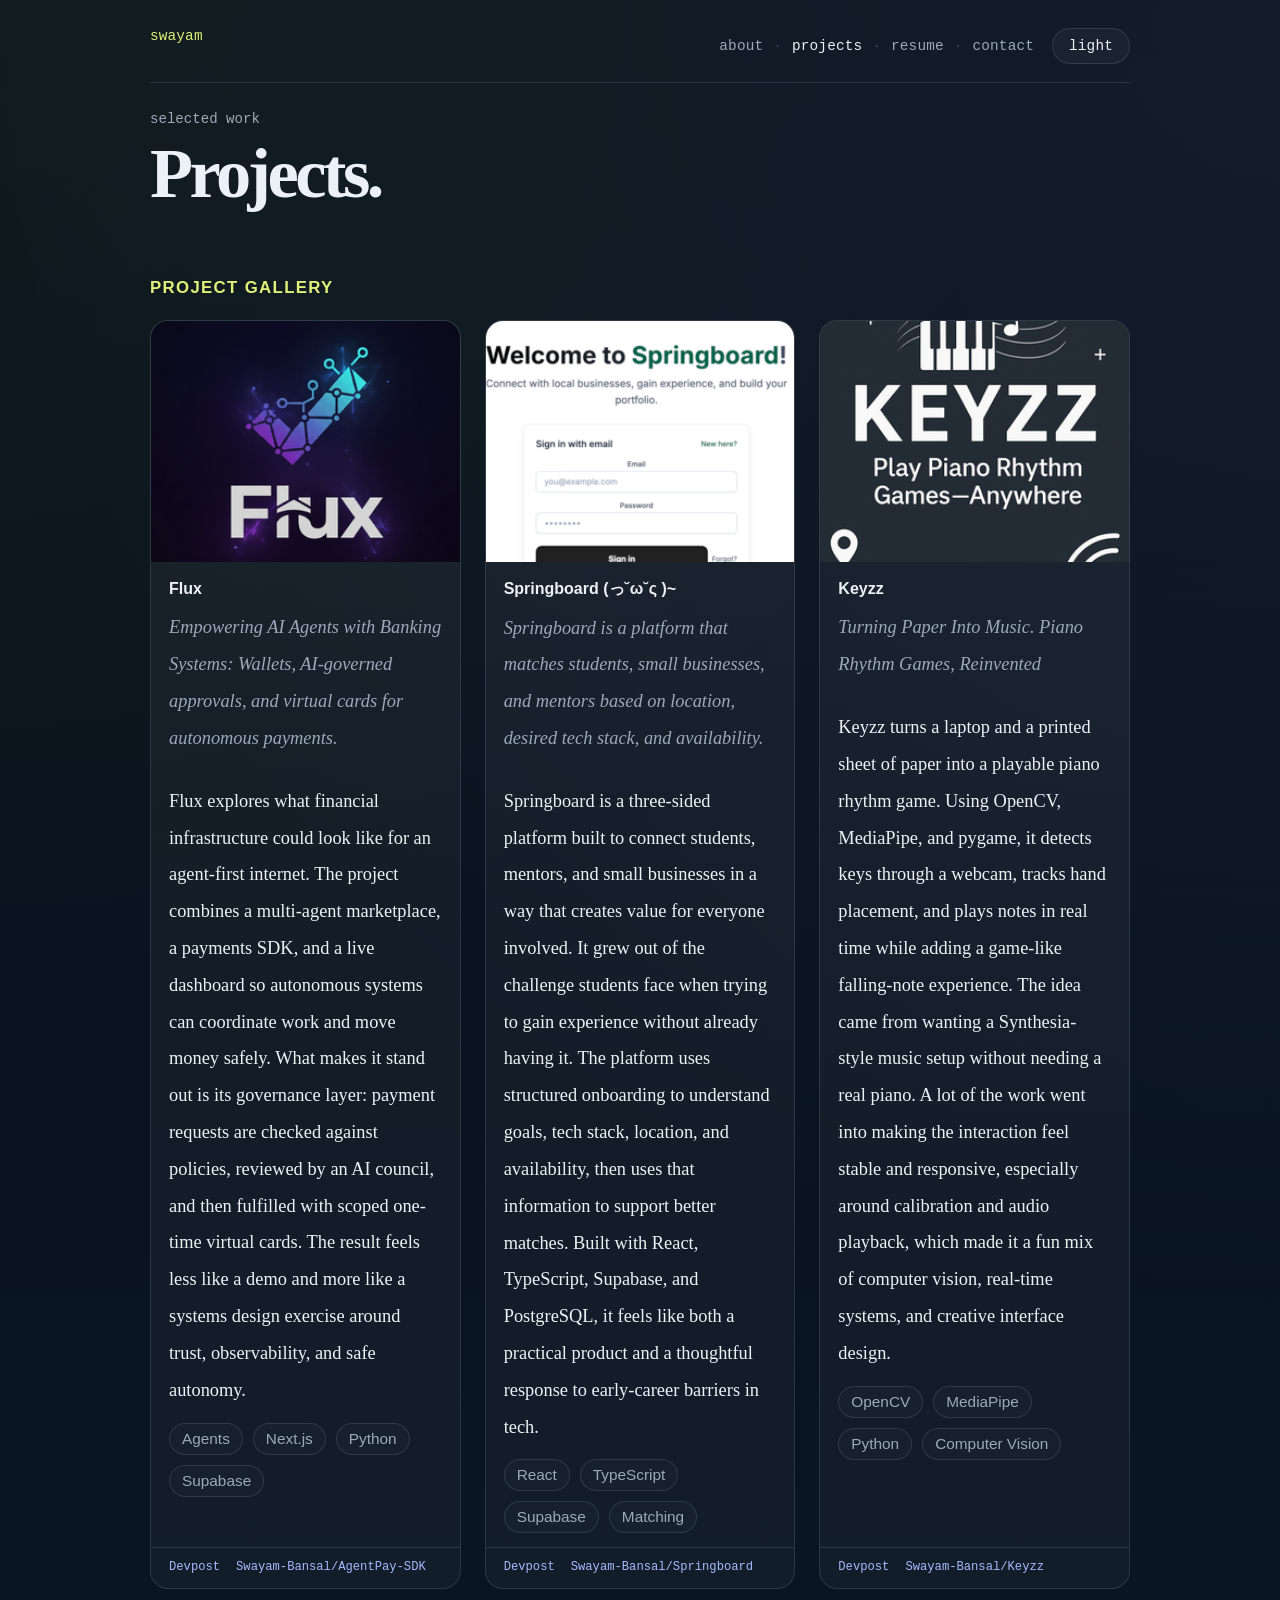
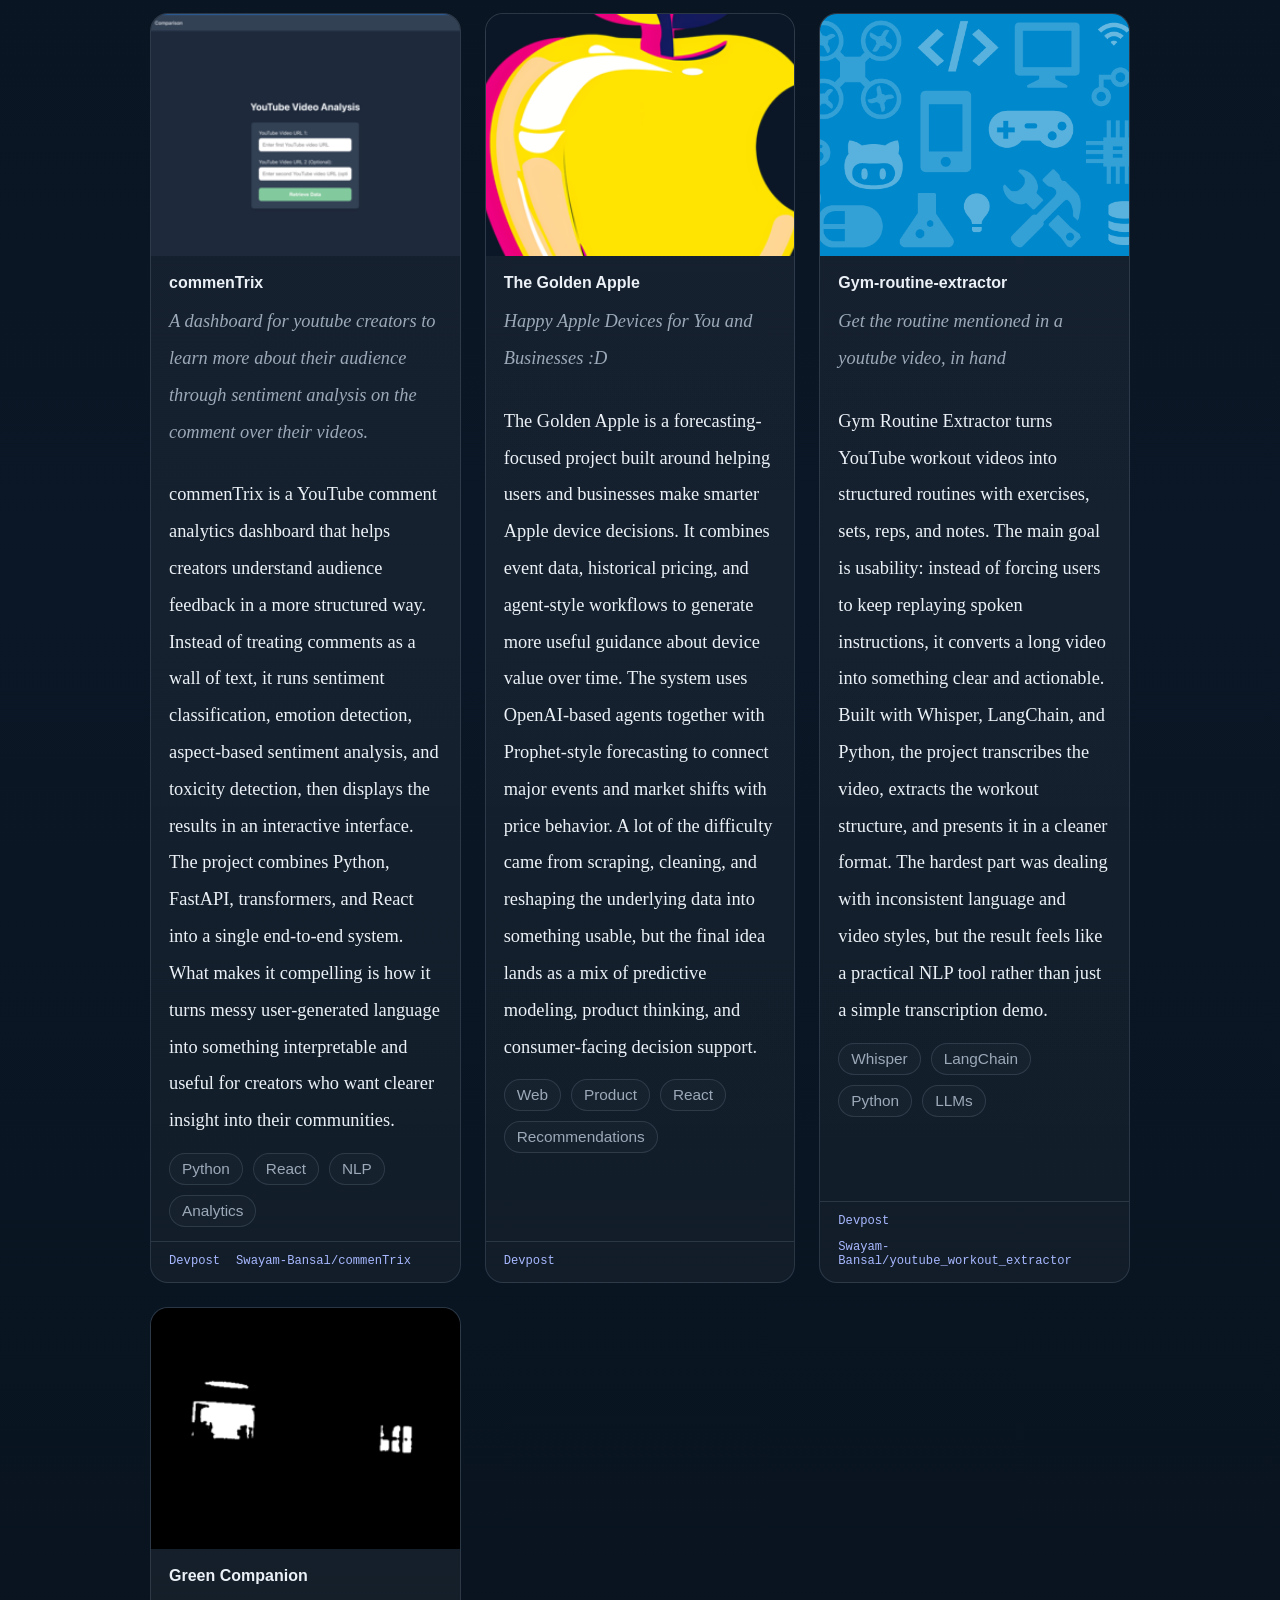
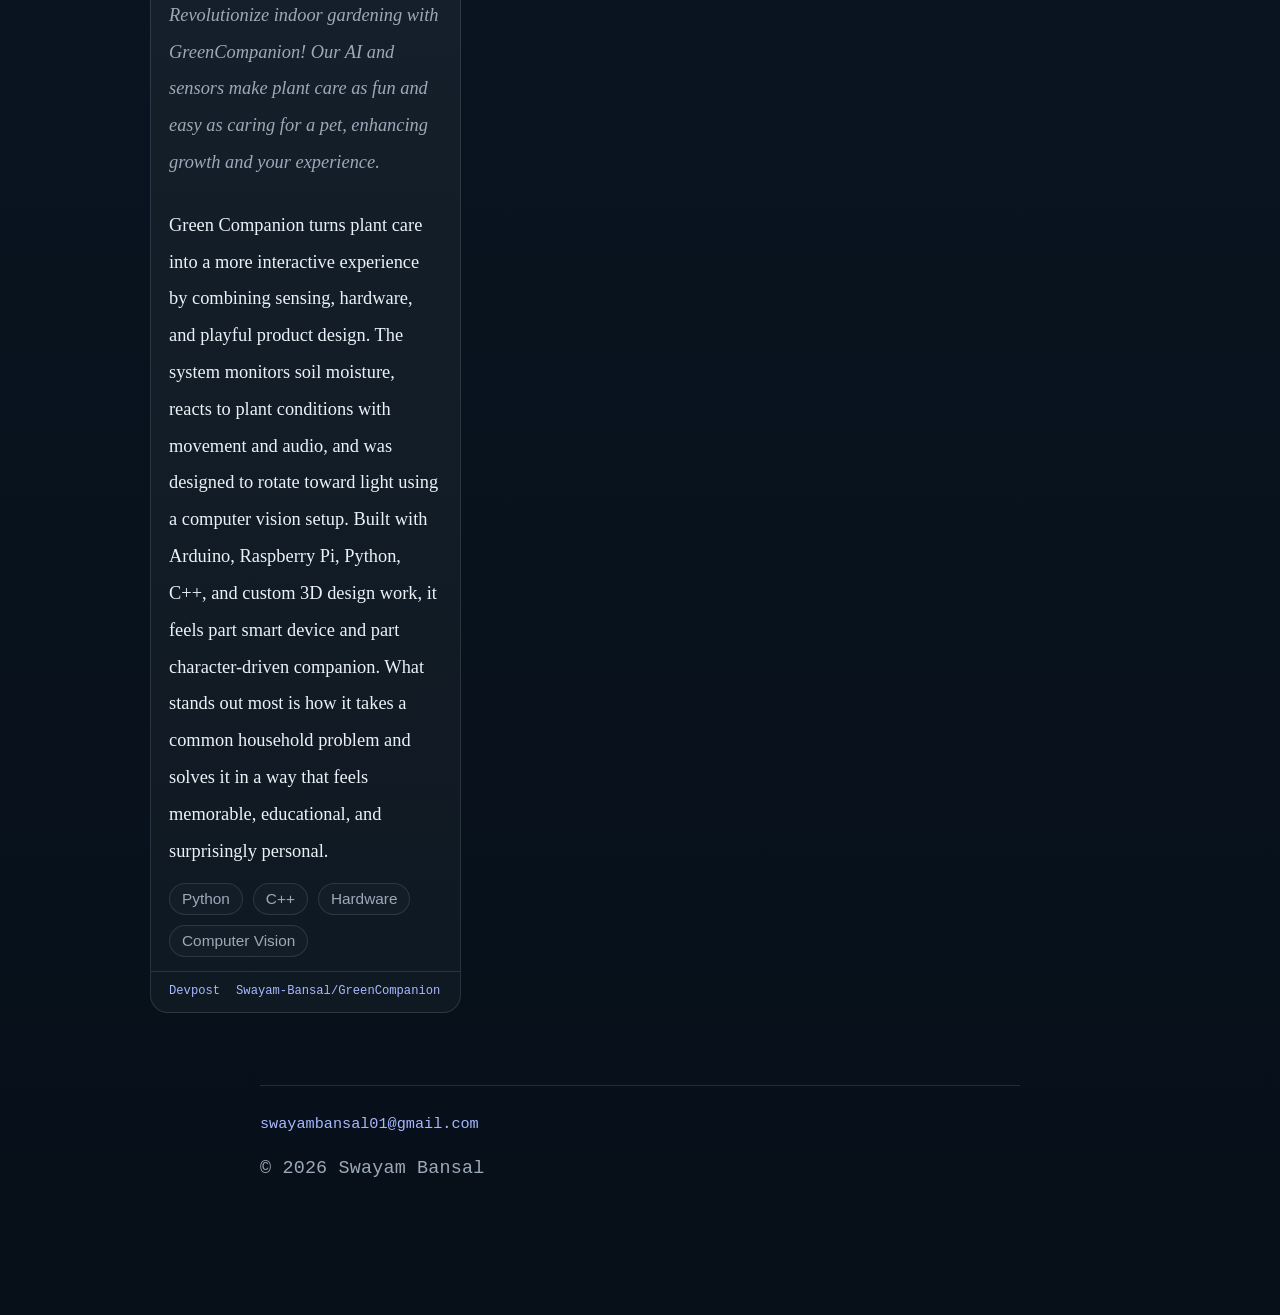
==== projects.html @ cf9f33d5 "a very basic personal website" ====
<!DOCTYPE html>
<html lang="en">
  <head>
    <meta charset="UTF-8" />
    <meta name="viewport" content="width=device-width, initial-scale=1.0" />
    <title>Swayam Bansal | Projects</title>
    <meta
      name="description"
      content="Projects page for Swayam Bansal featuring Devpost work."
    />
    <link rel="stylesheet" href="styles.css" />
  </head>
  <body data-page="projects">
    <div class="page-shell">
      <header class="site-header">
        <a class="brand" href="index.html">swayam</a>
        <div class="header-actions">
          <nav class="site-nav" aria-label="Primary navigation">
            <a href="index.html">about</a>
            <a href="projects.html" aria-current="page">projects</a>
            <a href="resume.html">resume</a>
            <a href="mailto:swayambansal01@gmail.com">contact</a>
          </nav>
          <button class="theme-toggle" type="button" aria-label="Toggle dark and light mode">
            <span class="theme-toggle-text">light</span>
          </button>
        </div>
      </header>

      <main class="content-column">
        <section class="hero hero-compact">
          <p class="hero-kicker">selected work</p>
          <h1>Projects.</h1>
        </section>

        <section class="section-block">
          <h2>Project Gallery</h2>
          <div id="project-list" class="stack-list"></div>
        </section>
      </main>

      <footer class="site-footer site-footer-minimal">
        <a class="footer-email" href="mailto:swayambansal01@gmail.com"
          >swayambansal01@gmail.com</a
        >
        <p class="footer-meta">© <span id="year"></span> Swayam Bansal</p>
      </footer>
    </div>

    <script src="script.js"></script>
  </body>
</html>
---- styles.css ----
:root {
  --bg: #071019;
  --bg-elevated: #0b1726;
  --bg-soft: #0c1521;
  --panel: rgba(255, 255, 255, 0.035);
  --panel-strong: rgba(255, 255, 255, 0.05);
  --text: #ebf1f7;
  --muted: #9ca9b8;
  --line: rgba(157, 174, 194, 0.18);
  --line-strong: rgba(157, 174, 194, 0.3);
  --accent: #dff178;
  --accent-soft: #a8b8ff;
  --max-width: 760px;
  --sans: Georgia, "Times New Roman", serif;
  --ui: "Avenir Next", "Segoe UI", sans-serif;
  --mono: "SFMono-Regular", Menlo, Monaco, Consolas, monospace;
  --shadow-soft: 0 16px 48px rgba(0, 0, 0, 0.18);
  --shell-gutter: 32px;
}

html[data-theme="light"] {
  --bg: #f3f6fa;
  --bg-elevated: #ffffff;
  --bg-soft: #eef2f6;
  --panel: rgba(255, 255, 255, 0.92);
  --panel-strong: rgba(255, 255, 255, 0.98);
  --text: #182432;
  --muted: #627181;
  --line: rgba(106, 124, 144, 0.18);
  --line-strong: rgba(106, 124, 144, 0.32);
  --accent: #1d3557;
  --accent-soft: #325d88;
  --shadow-soft: 0 12px 32px rgba(33, 52, 74, 0.08);
}

* {
  box-sizing: border-box;
}

html {
  scroll-behavior: smooth;
}

body {
  margin: 0;
  min-height: 100vh;
  color: var(--text);
  font-family: var(--sans);
  background:
    radial-gradient(circle at top right, rgba(168, 184, 255, 0.08), transparent 28%),
    radial-gradient(circle at top left, rgba(223, 241, 120, 0.05), transparent 22%),
    linear-gradient(180deg, var(--bg) 0%, var(--bg-elevated) 48%, var(--bg) 100%);
}

a {
  color: inherit;
}

p {
  margin: 0;
}

.page-shell {
  width: min(calc(100% - var(--shell-gutter)), 980px);
  margin: 0 auto;
  padding: 28px 0 56px;
}

.site-header {
  display: flex;
  flex-wrap: wrap;
  justify-content: space-between;
  gap: 14px 24px;
  padding-bottom: 18px;
  margin-bottom: 28px;
  border-bottom: 1px solid var(--line);
  font-family: var(--ui);
}

.header-actions {
  display: flex;
  flex-wrap: wrap;
  align-items: center;
  justify-content: flex-end;
  gap: 14px 18px;
}

.brand,
.site-nav a,
.hero-links a,
.theme-toggle,
.fact-label,
.item-meta,
.skill-label,
.footer-meta {
  font-family: var(--mono);
  font-size: 0.9rem;
  letter-spacing: 0.01em;
}

.brand {
  text-decoration: none;
  color: var(--accent);
}

.site-nav {
  display: flex;
  flex-wrap: wrap;
  gap: 10px;
}

.site-nav a {
  text-decoration: none;
  color: var(--muted);
}

.site-nav a[aria-current="page"] {
  color: var(--text);
}

.theme-toggle {
  min-width: 78px;
  height: 36px;
  padding: 0 14px;
  border: 1px solid var(--line);
  border-radius: 999px;
  background: var(--panel);
  color: var(--text);
  cursor: pointer;
  transition:
    border-color 180ms ease,
    transform 180ms ease,
    background 180ms ease;
}

.theme-toggle:hover,
.theme-toggle:focus-visible {
  transform: translateY(-1px);
  border-color: var(--line-strong);
}

.site-nav a::after {
  content: "·";
  margin-left: 10px;
  color: var(--line-strong);
}

.site-nav a:last-child::after {
  content: "";
  margin: 0;
}

.content-column,
.site-footer {
  width: min(100%, var(--max-width));
}

body[data-page="projects"] .content-column {
  width: 100%;
  max-width: none;
}

.hero,
.section-block,
.site-footer {
  margin: 0 auto 72px;
}

.hero-kicker,
.section-intro,
.site-footer p {
  color: var(--muted);
}

.hero-kicker {
  margin-bottom: 14px;
  font-family: var(--mono);
  font-size: 0.88rem;
  text-transform: lowercase;
}

.hero h1 {
  margin: 0 0 22px;
  max-width: 10.5ch;
  font-size: clamp(3.45rem, 8.8vw, 5.25rem);
  line-height: 0.92;
  letter-spacing: -0.05em;
  font-weight: 600;
}

.hero-compact h1 {
  font-size: clamp(2.9rem, 8vw, 4.4rem);
}

.hero-lead,
.hero-body,
.section-block p,
.resume-frame p,
.site-footer p {
  font-size: 1.15rem;
  line-height: 2;
}

.hero-body,
.section-block p + p {
  margin-top: 26px;
}

.hero-links,
.inline-facts {
  display: flex;
  flex-wrap: wrap;
  gap: 12px 18px;
  margin-top: 34px;
}

.hero-links a {
  color: var(--accent-soft);
  text-decoration: none;
}

.hero-links a:hover,
.site-nav a:hover,
.site-nav a:focus-visible,
.hero-links a:focus-visible {
  color: var(--text);
}

.section-block h2,
.site-footer h2 {
  margin: 0 0 22px;
  font-family: var(--ui);
  font-size: 1.05rem;
  font-weight: 600;
  letter-spacing: 0.08em;
  text-transform: uppercase;
  color: var(--accent);
}

.section-intro {
  margin-bottom: 30px;
}

#project-list {
  display: grid;
  grid-template-columns: repeat(3, minmax(0, 1fr));
  gap: 24px;
  width: 100%;
}

.stack-list {
  display: grid;
  gap: 34px;
}

.list-item {
  padding-top: 28px;
  border-top: 1px solid var(--line);
}

.project-card {
  display: flex;
  flex-direction: column;
  min-height: 100%;
  overflow: hidden;
  padding: 0;
  border: 1px solid var(--line);
  border-radius: 18px;
  background: linear-gradient(180deg, var(--panel-strong), var(--panel));
  transition:
    transform 180ms ease,
    border-color 180ms ease,
    box-shadow 180ms ease;
}

.project-card:hover {
  transform: translateY(-2px);
  border-color: var(--line-strong);
  box-shadow: var(--shadow-soft);
}

.project-card-image {
  display: block;
  aspect-ratio: 1.28 / 1;
  overflow: hidden;
  background: var(--bg-elevated);
}

.project-card-image img {
  width: 100%;
  height: 100%;
  object-fit: cover;
  display: block;
}

.project-card-body {
  padding: 16px 18px 14px;
}

.project-card-title-link {
  text-decoration: none;
}

.project-card-title {
  margin: 0;
  color: var(--text);
  font-family: var(--ui);
  font-size: 1rem;
  font-weight: 700;
  line-height: 1.35;
}

.project-card-tagline {
  margin-top: 10px;
  color: var(--muted);
  font-size: 0.88rem;
  line-height: 1.55;
  font-style: italic;
}

.project-card-summary {
  margin-top: 14px;
  color: var(--text);
  font-size: 0.86rem;
  line-height: 1.62;
}

.project-card-tags {
  margin-top: 14px;
}

.project-card-footer {
  margin-top: auto;
  padding: 12px 18px 14px;
  border-top: 1px solid var(--line);
}

.project-card-links {
  display: flex;
  flex-wrap: wrap;
  gap: 12px 16px;
}

.project-card-link {
  color: var(--accent-soft);
  text-decoration: none;
  font-family: var(--mono);
  font-size: 0.76rem;
}

.project-card-link code {
  color: inherit;
  background: transparent;
  padding: 0;
  font-family: var(--mono);
  font-size: inherit;
}

.list-item:first-child {
  padding-top: 0;
  border-top: 0;
}

.item-header {
  display: flex;
  flex-wrap: wrap;
  justify-content: space-between;
  gap: 8px 18px;
  align-items: baseline;
}

.item-title {
  margin: 0;
  font-size: 1.35rem;
  line-height: 1.45;
  font-weight: 600;
}

.item-meta {
  color: var(--muted);
}

.item-subtitle {
  margin-top: 10px;
  color: var(--muted);
  font-family: var(--ui);
  font-size: 1rem;
}

.item-description {
  margin-top: 18px;
  line-height: 1.95;
}

.tag-row,
.skills-list {
  display: flex;
  flex-wrap: wrap;
  gap: 10px;
}

.tag,
.skill-chip,
.fact-pill {
  padding: 6px 12px;
  border: 1px solid var(--line);
  border-radius: 999px;
  color: var(--muted);
  font-family: var(--ui);
  font-size: 0.96rem;
  background: rgba(255, 255, 255, 0.02);
}

.item-links {
  display: flex;
  flex-wrap: wrap;
  gap: 12px 18px;
  margin-top: 20px;
}

.item-links a {
  color: var(--accent-soft);
  text-decoration: none;
  font-family: var(--mono);
  font-size: 0.9rem;
}

.item-links a code {
  font-family: var(--mono);
  font-size: 0.9rem;
  color: inherit;
  background: transparent;
  padding: 0;
}

.bullet-list {
  margin: 22px 0 0;
  padding-left: 24px;
}

.bullet-list li {
  margin: 16px 0 0;
  color: var(--muted);
  line-height: 1.95;
}

.skill-group {
  width: 100%;
  padding-top: 18px;
  border-top: 1px solid var(--line);
}

.skill-group:first-child {
  padding-top: 0;
  border-top: 0;
}

.skill-label {
  margin-bottom: 12px;
  color: var(--accent);
}

.section-header-row {
  display: flex;
  flex-wrap: wrap;
  justify-content: space-between;
  gap: 14px 24px;
  align-items: end;
}

.compact-links {
  margin-top: 0;
}

.resume-frame {
  overflow: hidden;
  margin-top: 28px;
  border: 1px solid var(--line);
  border-radius: 16px;
  background: var(--bg-soft);
  height: clamp(520px, 78vh, 1120px);
}

.resume-embed {
  width: 100%;
  height: 100%;
  border: 0;
  display: block;
}

.site-footer {
  padding-top: 28px;
  border-top: 1px solid var(--line);
}

.site-footer-minimal {
  display: block;
}

.footer-email {
  display: inline-block;
  color: var(--accent-soft);
  text-decoration: none;
  font-family: var(--mono);
  font-size: 0.95rem;
}

.footer-meta {
  margin-top: 18px;
  color: var(--muted);
}

.experience-card {
  padding: 26px 28px 28px;
  border: 1px solid var(--line);
  border-radius: 18px;
  background:
    linear-gradient(180deg, rgba(255, 255, 255, 0.035), rgba(255, 255, 255, 0.015));
  box-shadow: 0 10px 32px rgba(0, 0, 0, 0.16);
}

.experience-card:first-child {
  padding-top: 26px;
  border-top: 1px solid var(--line);
}

.experience-card:first-child {
  border-top: 1px solid var(--line);
}

@media (max-width: 700px) {
  .page-shell {
    --shell-gutter: 22px;
    width: min(calc(100% - var(--shell-gutter)), 980px);
    padding-top: 20px;
  }

  .hero h1 {
    max-width: none;
    font-size: clamp(3rem, 13vw, 4.5rem);
  }

  .hero-lead,
  .hero-body,
  .section-block p,
  .resume-frame p,
  .site-footer p {
    font-size: 1.04rem;
    line-height: 1.8;
  }

  .resume-frame {
    height: clamp(420px, 72vh, 860px);
  }

  .header-actions {
    width: 100%;
    justify-content: space-between;
  }

  .theme-toggle {
    min-width: 72px;
  }
}

@media (max-width: 1100px) {
  #project-list {
    grid-template-columns: repeat(2, minmax(0, 1fr));
  }
}

@media (max-width: 720px) {
  #project-list {
    grid-template-columns: 1fr;
  }
}
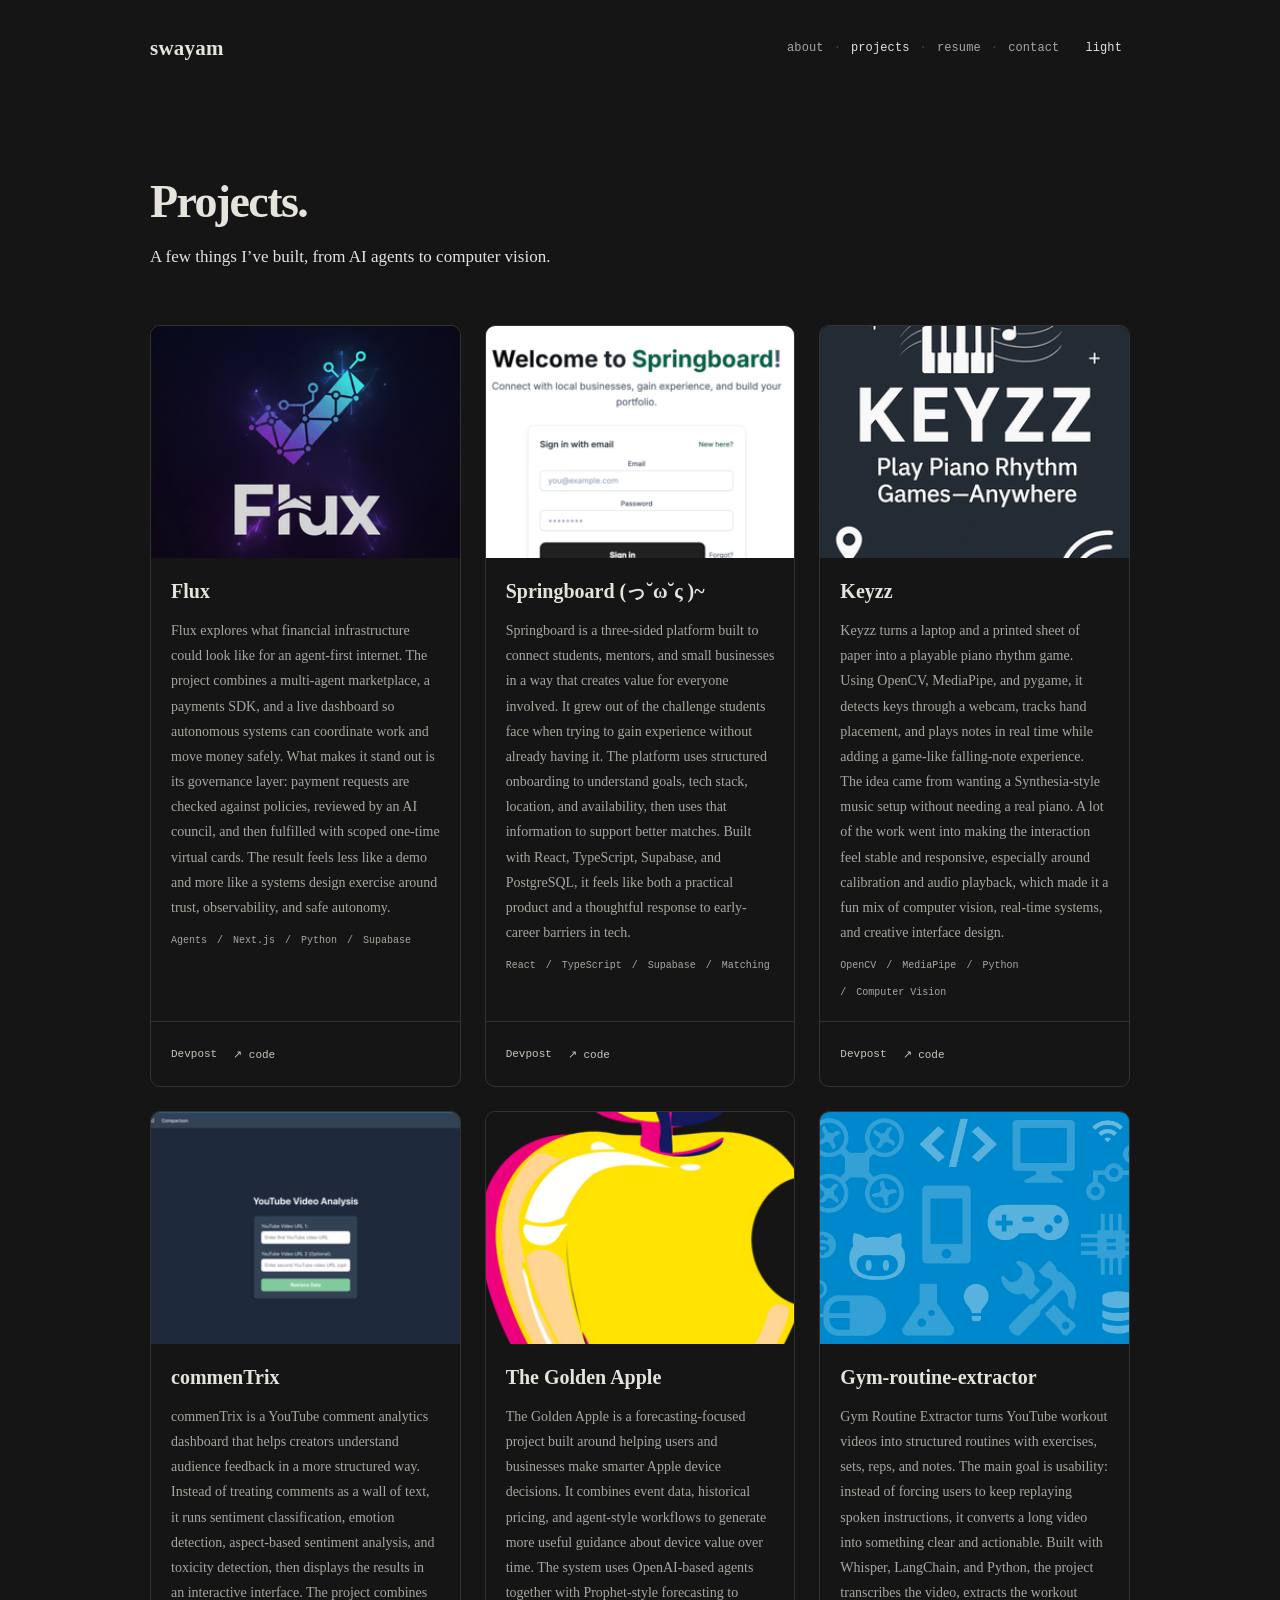
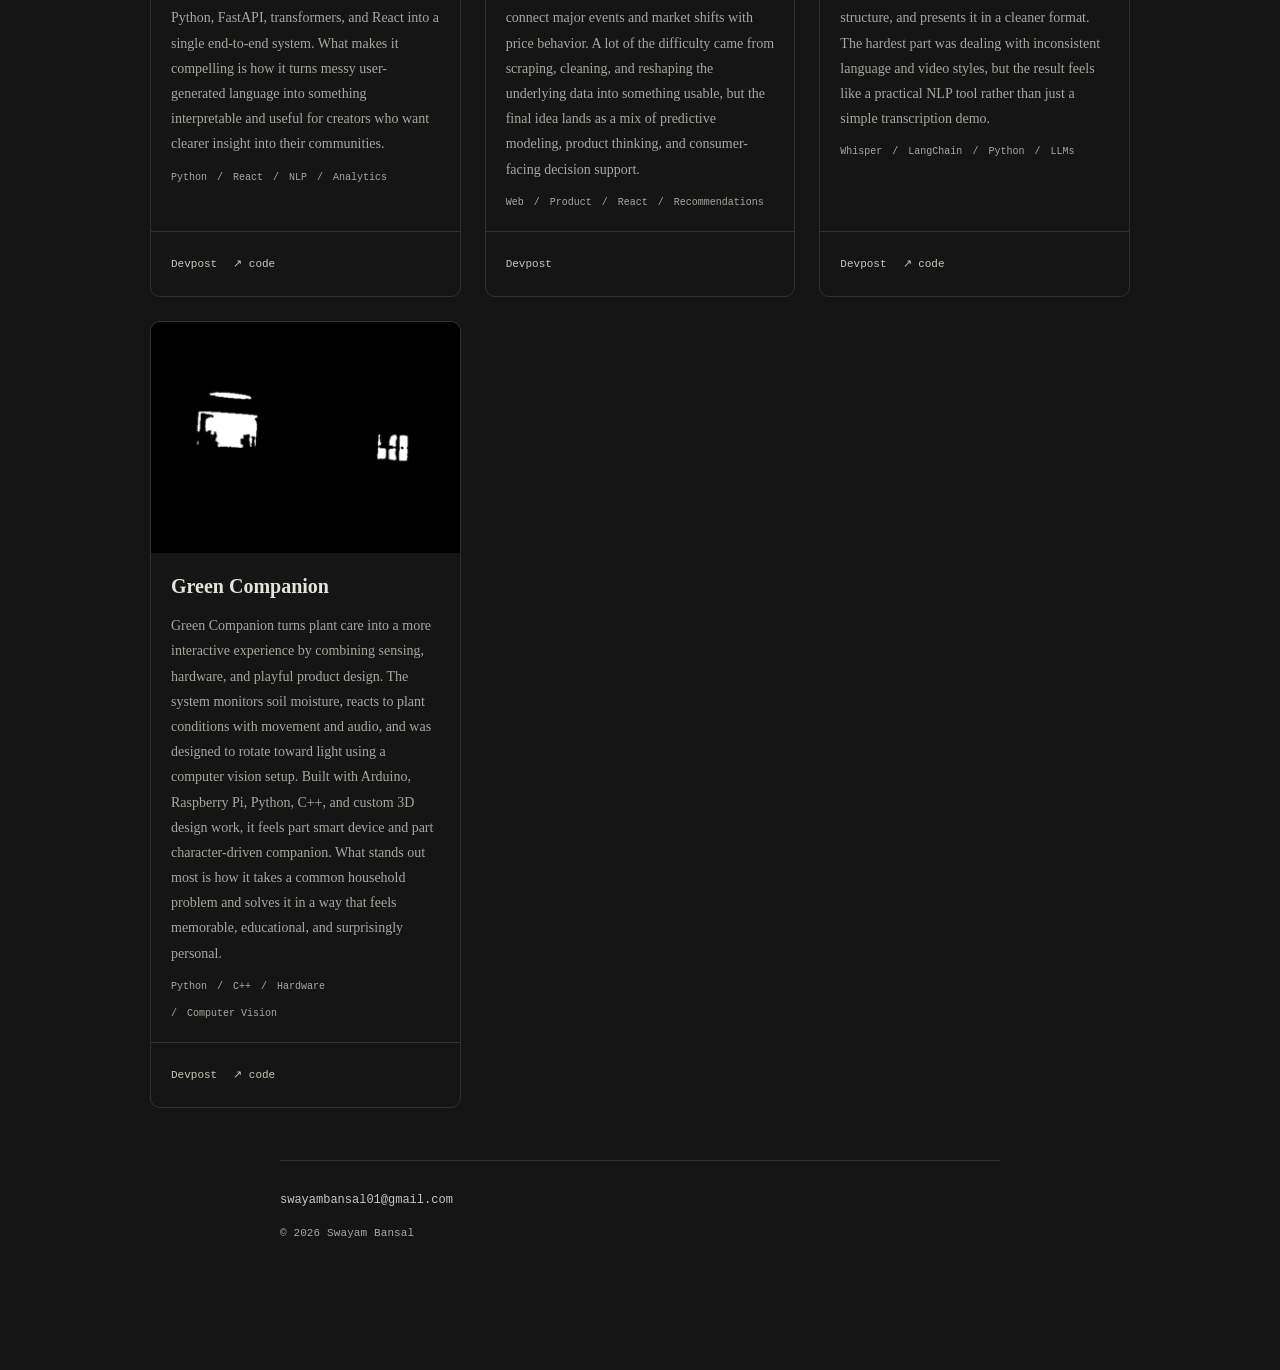
==== commit 69af1abf: "Made changes to UI to make it look more clean" ====
--- a/projects.html
+++ b/projects.html
@@ -8,7 +8,7 @@
       name="description"
       content="Projects page for Swayam Bansal featuring Devpost work."
     />
-    <link rel="stylesheet" href="styles.css" />
+    <link rel="stylesheet" href="styles.css?v=20261010-3" />
   </head>
   <body data-page="projects">
     <div class="page-shell">
@@ -29,12 +29,11 @@
 
       <main class="content-column">
         <section class="hero hero-compact">
-          <p class="hero-kicker">selected work</p>
           <h1>Projects.</h1>
+          <p class="hero-lead">A few things I’ve built, from AI agents to computer vision.</p>
         </section>
 
         <section class="section-block">
-          <h2>Project Gallery</h2>
           <div id="project-list" class="stack-list"></div>
         </section>
       </main>
@@ -47,6 +46,6 @@
       </footer>
     </div>
 
-    <script src="script.js"></script>
+    <script src="script.js?v=20261010-3"></script>
   </body>
 </html>
--- a/styles.css
+++ b/styles.css
@@ -18,6 +18,27 @@
   --shell-gutter: 32px;
 }
 
+/* Shared typography and colors across the portfolio. */
+body[data-page] {
+  --bg: #151515;
+  --text: #e6e3dc;
+  --muted: #aaa69f;
+  --accent: #e6e3dc;
+  --accent-soft: #c9c5bc;
+  --line: #33322f;
+  background: var(--bg);
+  -webkit-font-smoothing: antialiased;
+}
+
+html[data-theme="light"] body[data-page] {
+  --bg: #faf9f6;
+  --text: #292824;
+  --muted: #69665f;
+  --accent: #292824;
+  --accent-soft: #555149;
+  --line: #dedbd4;
+}
+
 html[data-theme="light"] {
   --bg: #f3f6fa;
   --bg-elevated: #ffffff;
@@ -281,7 +302,7 @@
 
 .project-card-image {
   display: block;
-  aspect-ratio: 1.28 / 1;
+  aspect-ratio: 1.08 / 1;
   overflow: hidden;
   background: var(--bg-elevated);
 }
@@ -294,7 +315,7 @@
 }
 
 .project-card-body {
-  padding: 16px 18px 14px;
+  padding: 15px 16px 12px;
 }
 
 .project-card-title-link {
@@ -305,33 +326,41 @@
   margin: 0;
   color: var(--text);
   font-family: var(--ui);
-  font-size: 1rem;
+  font-size: 0.96rem;
   font-weight: 700;
-  line-height: 1.35;
+  line-height: 1.3;
 }
 
 .project-card-tagline {
-  margin-top: 10px;
+  margin-top: 8px;
   color: var(--muted);
-  font-size: 0.88rem;
-  line-height: 1.55;
+  font-size: 0.81rem;
+  line-height: 1.45;
   font-style: italic;
+  display: -webkit-box;
+  -webkit-box-orient: vertical;
+  -webkit-line-clamp: 2;
+  overflow: hidden;
 }
 
 .project-card-summary {
-  margin-top: 14px;
+  margin-top: 12px;
   color: var(--text);
-  font-size: 0.86rem;
-  line-height: 1.62;
+  font-size: 0.81rem;
+  line-height: 1.5;
+  display: -webkit-box;
+  -webkit-box-orient: vertical;
+  -webkit-line-clamp: 4;
+  overflow: hidden;
 }
 
 .project-card-tags {
-  margin-top: 14px;
+  margin-top: 12px;
 }
 
 .project-card-footer {
   margin-top: auto;
-  padding: 12px 18px 14px;
+  padding: 11px 16px 13px;
   border-top: 1px solid var(--line);
 }
 
@@ -345,7 +374,7 @@
   color: var(--accent-soft);
   text-decoration: none;
   font-family: var(--mono);
-  font-size: 0.76rem;
+  font-size: 0.73rem;
 }
 
 .project-card-link code {
@@ -574,3 +603,108 @@
     grid-template-columns: 1fr;
   }
 }
+
+/* Project images provide the color; surrounding surfaces stay quiet. */
+body[data-page] #project-list { grid-template-columns: repeat(2, minmax(0, 1fr)); gap: 40px 28px; }
+body[data-page] .project-card { border: 0; border-radius: 0; background: none; box-shadow: none; }
+body[data-page] .project-card:hover { transform: none; box-shadow: none; }
+body[data-page] .project-card-image { aspect-ratio: 1.6; border-radius: 4px; background: var(--bg); }
+body[data-page] .project-card-body { padding: 18px 0; }
+body[data-page] .project-card-title { font: 600 20px/1.3 var(--sans); }
+body[data-page] .project-card-tagline { font: italic 15px/1.65 var(--sans); }
+body[data-page] .project-card-summary { font: 15px/1.75 var(--sans); color: var(--muted); }
+body[data-page] .project-card-footer { padding: 14px 0 0; }
+body[data-page] .project-card-link { font-size: 11px; }
+body[data-page] .tag { padding: 0; border: 0; background: none; font: 10px/1.7 var(--mono); }
+body[data-page] .tag + .tag::before { content: "/"; margin-right: 10px; color: var(--muted); }
+body[data-page] .resume-frame { border-radius: 4px; background: var(--bg); margin-top: 0; }
+body[data-page] .page-shell { max-width: 1100px; padding-top: 26px; }
+body[data-page] .site-header { border: 0; align-items: center; margin-bottom: 86px; }
+body[data-page] .brand { font: 600 21px Georgia, serif; }
+body[data-page] .site-nav a { font-size: 12px; }
+body[data-page] .theme-toggle { min-width: 48px; height: 30px; padding: 0 8px; border: 0; background: transparent; font-size: 12px; }
+body[data-page] .content-column,
+body[data-page] .site-footer { width: min(100%, 720px); margin-inline: auto; }
+body[data-page] .hero { margin-bottom: 52px; }
+body[data-page] .hero h1 { max-width: none; font-size: clamp(34px, 5vw, 46px); line-height: 1.2; letter-spacing: -0.035em; margin-bottom: 12px; }
+.intro-email { display: inline-block; color: var(--muted); font: 12px var(--mono); text-decoration: none; margin-bottom: 34px; }
+body[data-page] .hero-lead,
+body[data-page] .hero-body,
+body[data-page] .section-block > p { font-size: 17px; line-height: 1.9; }
+body[data-page] .hero-body,
+body[data-page] .section-block p + p { margin-top: 22px; }
+body[data-page] .hero-links { margin-top: 24px; gap: 22px; }
+body[data-page] .hero-links a { font-size: 12px; text-decoration: underline; text-underline-offset: 5px; text-decoration-color: var(--line); }
+body[data-page] .section-block { margin-bottom: 52px; }
+body[data-page] .section-block h2 { font: 600 23px Georgia, serif; letter-spacing: -0.02em; text-transform: none; margin-bottom: 18px; }
+body[data-page] .section-intro { font-size: 15px; margin-bottom: 22px; }
+body[data-page] .stack-list { gap: 0; }
+body[data-page] .experience-card { padding: 22px 0; border: 0; border-top: 1px solid var(--line); border-radius: 0; background: none; box-shadow: none; }
+body[data-page] .experience-card summary { position: relative; padding-left: 20px; cursor: pointer; list-style: none; }
+body[data-page] .experience-card summary::-webkit-details-marker { display: none; }
+body[data-page] .experience-card summary::before { content: "+"; position: absolute; left: 0; top: 4px; color: var(--muted); font: 16px var(--mono); }
+body[data-page] .experience-card[open] summary::before { content: "−"; }
+body[data-page] .item-title { font-size: 18px; }
+body[data-page] .item-meta { font-size: 11px; }
+body[data-page] .item-subtitle { margin-top: 5px; font: 14px/1.6 var(--sans); }
+body[data-page] .bullet-list { margin-top: 18px; padding-left: 36px; }
+body[data-page] .bullet-list li { font-size: 15px; line-height: 1.8; margin-top: 12px; }
+body[data-page] .footer-email { font-size: 12px; }
+body[data-page] .footer-meta { font: 11px/1.6 var(--mono); }
+body[data-page] a:hover { color: var(--text); }
+body[data-page] :focus-visible { outline: 2px solid var(--muted); outline-offset: 5px; }
+@media (max-width: 700px) {
+  body[data-page] #project-list { grid-template-columns: 1fr; gap: 34px; }
+  body[data-page] .page-shell { width: calc(100% - 40px); }
+  body[data-page] .site-header { margin-bottom: 48px; gap: 18px; }
+  body[data-page] .header-actions { gap: 8px; }
+  body[data-page] .hero-lead,
+  body[data-page] .hero-body,
+  body[data-page] .section-block > p { font-size: 16px; }
+  body[data-page] .item-header { flex-direction: column; gap: 3px; }
+  body[data-page] .site-nav { gap: 7px; }
+  body[data-page] .site-nav a::after { margin-left: 7px; }
+}
+
+/* Responsive gallery and touch-friendly shared layout. */
+body[data-page="projects"] .content-column { width: 100%; max-width: 1100px; }
+body[data-page="projects"] #project-list { grid-template-columns: repeat(3, minmax(0, 1fr)); gap: 24px; }
+body[data-page="projects"] .project-card { min-width: 0; border: 1px solid var(--line); border-radius: 10px; overflow: hidden; }
+body[data-page="projects"] .project-card-image { aspect-ratio: 4 / 3; border-radius: 0; }
+body[data-page="projects"] .project-card-body { padding: 20px; }
+body[data-page="projects"] .project-card-summary { display: block; overflow: visible; -webkit-line-clamp: unset; margin-top: 14px; font-size: 14px; line-height: 1.8; }
+body[data-page="projects"] .project-card-footer { padding: 10px 20px; }
+body[data-page="projects"] .project-card-links { gap: 16px; }
+body[data-page] .project-card-link { display: inline-flex; align-items: center; min-height: 44px; }
+body[data-page] .content-column, body[data-page] .header-actions { min-width: 0; }
+body[data-page] .site-nav a { display: inline-flex; align-items: center; min-height: 44px; }
+body[data-page] .theme-toggle { min-height: 44px; min-width: 44px; }
+body[data-page] .hero-links a { display: inline-flex; align-items: center; min-height: 44px; }
+body[data-page] .intro-email, body[data-page] .footer-email { overflow-wrap: anywhere; }
+.resume-mobile-preview { display: none; }
+@media (max-width: 1000px) {
+  body[data-page="projects"] #project-list { grid-template-columns: repeat(2, minmax(0, 1fr)); }
+}
+@media (max-width: 600px) {
+  body[data-page] .page-shell { width: calc(100% - 36px); padding: 18px 0 32px; }
+  body[data-page] .site-header { gap: 10px; margin-bottom: 36px; }
+  body[data-page] .header-actions { width: 100%; flex-wrap: nowrap; justify-content: space-between; gap: 4px; }
+  body[data-page] .site-nav { gap: 12px; flex-wrap: nowrap; }
+  body[data-page] .site-nav a { font-size: 11px; }
+  body[data-page] .site-nav a::after { content: none; margin: 0; }
+  body[data-page] .hero, body[data-page] .section-block { margin-bottom: 36px; }
+  body[data-page] .hero h1 { font-size: clamp(30px, 8.5vw, 38px); }
+  body[data-page] .hero-links { gap: 8px 20px; margin-top: 18px; }
+  body[data-page] .intro-email { margin-bottom: 26px; }
+  body[data-page="projects"] #project-list { grid-template-columns: minmax(0, 1fr); gap: 24px; }
+  body[data-page="projects"] .project-card-summary { font-size: 15px; }
+  body[data-page] .bullet-list { padding-left: 22px; }
+  body[data-page="resume"] .resume-frame { display: none; }
+  .resume-mobile-preview { display: block; text-decoration: none; }
+  .resume-mobile-preview img { display: block; width: 100%; height: auto; border: 1px solid var(--line); border-radius: 4px; }
+  .resume-mobile-preview span { display: block; padding: 16px 0; color: var(--muted); font: 12px/1.6 var(--mono); }
+}
+@media (prefers-reduced-motion: reduce) {
+  html { scroll-behavior: auto; }
+  *, *::before, *::after { transition: none !important; }
+}
